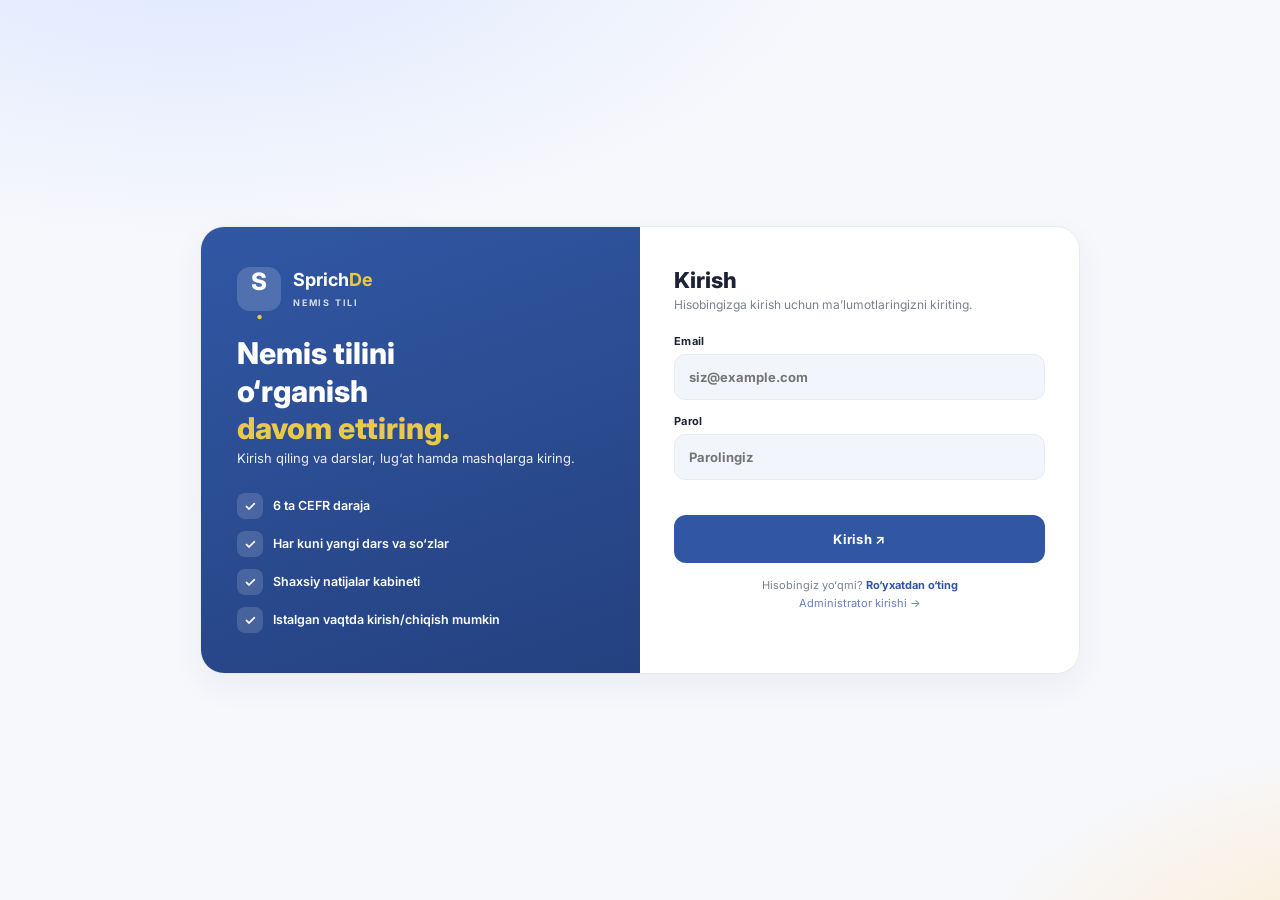
==== admin-panel/index.html @ 99565040 "SprichDe: demo ilova (PWA + lokal backend)" ====
<!doctype html>
<html lang="uz">
<head>
<meta charset="utf-8">
<meta name="viewport" content="width=device-width, initial-scale=1, viewport-fit=cover">
<meta name="theme-color" content="#f7f8fc">
<title>SprichDe · Kirish</title>
<link rel="preconnect" href="https://fonts.googleapis.com">
<link rel="preconnect" href="https://fonts.gstatic.com" crossorigin>
<link href="https://fonts.googleapis.com/css2?family=Inter:wght@400;500;600;700;800&display=swap" rel="stylesheet">
<script src="theme.js"></script>
<link rel="manifest" href="manifest.json">
<meta name="application-name" content="SprichDe">
<meta name="mobile-web-app-capable" content="yes">
<meta name="apple-mobile-web-app-capable" content="yes">
<meta name="apple-mobile-web-app-status-bar-style" content="default">
<meta name="apple-mobile-web-app-title" content="SprichDe">
<link rel="apple-touch-icon" sizes="180x180" href="icons/apple-touch-icon.png">
<link rel="icon" type="image/png" sizes="192x192" href="icons/icon-192.png">
<script src="pwa.js" defer></script>
<link rel="stylesheet" href="theme.css">
<style>
:root{
  font-family:Inter,"Segoe UI",Arial,sans-serif;
  --blue:var(--primary);
  --blue-dark:var(--primary-2);
  --ink:var(--text);
  --muted:#788196;
  --line:#e9ebf2;
  --shadow:0 12px 32px #1d2b4b0f;
}
html[data-theme="dark"]{--muted:var(--muted);}
*{box-sizing:border-box}
body{
  margin:0;
  min-height:100vh;
  display:flex;
  align-items:center;
  justify-content:center;
  padding:32px 16px;
  background:
    radial-gradient(1200px 600px at 15% -10%, #dbe6ff 0%, transparent 55%),
    radial-gradient(900px 500px at 110% 110%, #fde9c8 0%, transparent 50%),
    var(--bg);
  color:var(--text);
}
html[data-theme="dark"] body{
  background:
    radial-gradient(1200px 600px at 15% -10%, #1b2f52 0%, transparent 55%),
    radial-gradient(900px 500px at 110% 110%, #23304d 0%, transparent 50%),
    var(--bg);
}
.card{
  width:100%;
  max-width:880px;
  display:grid;
  grid-template-columns:1fr 1fr;
  background:var(--surface);
  border:1px solid var(--line);
  border-radius:24px;
  overflow:hidden;
  box-shadow:var(--shadow);
}
.left{
  background:linear-gradient(160deg,var(--blue) 0%,var(--blue-dark) 100%);
  color:#fff;
  padding:40px 36px;
  display:flex;
  flex-direction:column;
  justify-content:center;
  gap:24px;
}
.brand{display:flex;align-items:center;gap:12px;text-decoration:none;color:#fff}
.brand-icon{width:44px;height:44px;border-radius:13px;background:rgba(255,255,255,.16);display:grid;place-items:center;font-size:24px;font-weight:800}
.brand-icon span{color:#eac84a}
.brand b{display:block;font-size:18px}
.brand b span{color:#eac84a}
.brand small{font-size:9px;letter-spacing:1.8px;font-weight:700;opacity:.8}
.left h1{font-size:30px;line-height:1.25;margin:0;font-weight:800}
.left h1 span{color:#eac84a}
.left p{margin:0;font-size:13px;line-height:1.6;opacity:.9}
.feats{display:grid;gap:12px}
.feat{display:flex;gap:10px;align-items:center;font-size:12.5px;font-weight:600}
.feat i{width:26px;height:26px;flex:0 0 26px;border-radius:8px;background:rgba(255,255,255,.15);display:grid;place-items:center;font-style:normal;font-size:14px}
.right{padding:40px 34px}
@media(max-width:760px){.card{grid-template-columns:1fr}.left{display:none}.right{padding:32px 26px}}
@media(max-width:380px){
  body{padding:18px 12px}
  .right{padding:26px 20px}
  .right h2{font-size:19px}
  .button{height:46px}}
.right h2{font-size:22px;margin:0 0 4px;font-weight:800}
.right .sub{font-size:12px;color:var(--muted);margin:0 0 22px}
form{display:grid;gap:14px}
label{display:grid;gap:6px;font-size:11px;font-weight:700;color:var(--text);letter-spacing:.3px}
.input{
  width:100%;
  height:46px;
  border:1px solid var(--line);
  background:var(--surface-2);
  border-radius:11px;
  padding:0 14px;
  font:inherit;
  font-size:13px;
  color:var(--text);
  transition:border-color .15s, box-shadow .15s;
  outline:none;
}
.input:focus{border-color:var(--blue);box-shadow:0 0 0 3px #3157a41f;background:var(--surface)}
.input.error{border-color:#d2453c;box-shadow:0 0 0 3px #d2453c1a}
.error-msg{font-size:10.5px;color:#d2453c;font-weight:600;min-height:13px;margin-top:-6px}
.button{
  height:48px;
  border:0;
  border-radius:12px;
  background:var(--blue);
  color:#fff;
  font:inherit;
  font-size:13px;
  font-weight:700;
  cursor:pointer;
  letter-spacing:.3px;
  transition:background .15s, transform .1s;
}
.button:hover{background:var(--blue-dark)}
.button:active{transform:scale(.98)}
.foot{margin-top:14px;font-size:11px;color:var(--muted);text-align:center;line-height:1.6}
.foot a{color:var(--blue);font-weight:700;text-decoration:none}
.toast{
  position:fixed;
  left:50%;
  bottom:34px;
  transform:translate(-50%,20px);
  background:#1c2434;
  color:#fff;
  padding:12px 22px;
  border-radius:12px;
  font-size:12.5px;
  font-weight:600;
  opacity:0;
  pointer-events:none;
  transition:all .25s;
  z-index:50;
}
.toast.show{opacity:1;transform:translate(-50%,0)}
.spinner{width:16px;height:16px;border-radius:50%;border:2px solid #ffffff55;border-top-color:#fff;animation:spin .7s linear infinite;display:inline-block;vertical-align:-3px;margin-right:8px}
@keyframes spin{to{transform:rotate(360deg)}}
</style>
</head>
<body>

<div class="card">
  <aside class="left">
    <a class="brand" href="#"><span class="brand-icon">S<span>.</span></span><span><b>Sprich<span>De</span></b><small>NEMIS TILI</small></span></a>
    <div>
      <h1>Nemis tilini<br>o‘rganish<br><span>davom ettiring.</span></h1>
      <p>Kirish qiling va darslar, lug‘at hamda mashqlarga kiring.</p>
    </div>
    <div class="feats">
      <div class="feat"><i>✓</i> 6 ta CEFR daraja</div>
      <div class="feat"><i>✓</i> Har kuni yangi dars va so‘zlar</div>
      <div class="feat"><i>✓</i> Shaxsiy natijalar kabineti</div>
      <div class="feat"><i>✓</i> Istalgan vaqtda kirish/chiqish mumkin</div>
    </div>
  </aside>

  <section class="right">
    <h2>Kirish</h2>
    <p class="sub">Hisobingizga kirish uchun ma’lumotlaringizni kiriting.</p>

    <form id="loginForm" novalidate>
      <label>Email<input class="input" name="email" id="fEmail" type="email" placeholder="siz@example.com" required autocomplete="email"></label>
      <label>Parol<input class="input" name="password" id="fPassword" type="password" placeholder="Parolingiz" required autocomplete="current-password"></label>
      <div class="error-msg" id="formError"></div>
      <button class="button" type="submit" id="submitBtn">Kirish ↗</button>
    </form>

    <p class="foot">Hisobingiz yo‘qmi? <a href="register.html">Ro‘yxatdan o‘ting</a><br><a href="admin.html" style="font-weight:400;opacity:.75">Administrator kirishi →</a></p>
  </section>
</div>

<div class="toast" id="toast" role="status" aria-live="polite"></div>

<script src="auth.js"></script>
<script>
  // Allaqachon kirgan BO'LSA — faqat o'quvchini ilovaga yo'naltiramiz.
  // Admin sessiya bo'lsa ham login sahifasi tuzoqqa aylanib qolmasin:
  // form ko'rinib turadi, admin panelga esa pastdagi havola orqali o'tiladi.
  const existing = getAuth();
  if (existing && existing.role === 'student') {
    location.replace('app.html');
  }

  const toast = document.getElementById('toast');
  let toastTimer;
  function notify(text) {
    toast.textContent = text;
    toast.classList.add('show');
    clearTimeout(toastTimer);
    toastTimer = setTimeout(() => toast.classList.remove('show'), 2500);
  }

  const form = document.getElementById('loginForm');
  const errorBox = document.getElementById('formError');
  const submitBtn = document.getElementById('submitBtn');

  form.addEventListener('submit', async (e) => {
    e.preventDefault();
    errorBox.textContent = '';
    const email = form.fEmail.value.trim().toLowerCase();
    const password = form.fPassword.value;
    if (!email || !password) {
      errorBox.textContent = 'Email va parolni kiriting.';
      return;
    }

    submitBtn.disabled = true;
    submitBtn.innerHTML = '<span class="spinner"></span>Kirilmoqda…';

    try {
      const data = await authFetch('/api/login', {
        method: 'POST',
        body: JSON.stringify({ email, password }),
      });
      setAuth({ token: data.token, role: data.role, profile: data.profile });
      notify('Xush kelibsiz, ' + String(data.profile.fullName || '').split(' ')[0] + '!');
      setTimeout(() => location.replace('app.html'), 500);
    } catch (err) {
      errorBox.textContent = err.message;
      form.fPassword.value = '';
      form.fPassword.focus();
    } finally {
      submitBtn.disabled = false;
      submitBtn.innerHTML = 'Kirish ↗';
    }
  });
</script>
</body>
</html>
---- admin-panel/theme.css ----
/* ============================================================
 * SprichDe — Tungi rejim (dark theme) qo'shimcha uslublari
 * Oq fon o'rniga to'q ko'k, qora matnlar o'rniga #fff.
 * Har bir sahifada <link rel="stylesheet" href="theme.css"> bilan ulanadi.
 * ============================================================ */

:root {
  /* Yorug' rejim o'zgaruvchilari (sahifa CSS'i ham shularni ishlatadi) */
  --bg:        #f7f8fc;
  --surface:   #ffffff;
  --surface-2: #f2f5fb;   /* yumshoq fon (karta ustidagi bloklar) */
  --text:      #1c2434;
  --muted:     #788196;
  --line:      #e9ebf2;
  --primary:   #3157a4;
  --primary-2: #24417f;
  --soft:      #e7efff;   /* och ko'k orqa fon (ikonka kvadratchalari) */
  --soft-2:    #eef3ff;   /* accent karta foni */
  --soft-line: #dfe8ff;
  --shadow:    0 10px 26px #1d2b4b0f;
}

/* ---------------- TUNGI REJIM ---------------- */
html[data-theme="dark"] {
  --bg:        #0f1b33;   /* to'q ko'k fon */
  --surface:   #16243f;   /* karta foni */
  --surface-2: #1b2b49;
  --text:      #ffffff;   /* matn — oq */
  --muted:     #9fb0cc;   /* ikkinchi darajali matn */
  --line:      #253757;
  --primary:   #4f7dd6;   /* yorqinroq ko'k (tungi fonda ko'rinadi) */
  --primary-2: #3a63b0;
  --soft:      #1e3054;
  --soft-2:    #1b2b49;
  --soft-line: #294067;
  --shadow:    0 10px 26px #00000045;
}

html[data-theme="dark"] body {
  background: var(--bg) !important;
  color: var(--text);
}

/* Umumiy matn ranglari */
html[data-theme="dark"] h1,
html[data-theme="dark"] h2,
html[data-theme="dark"] h3,
html[data-theme="dark"] b,
html[data-theme="dark"] strong { color: var(--text); }

/* Rejim tugmasi faqat profil ichida; burchakdagi toggle olib tashlangan */
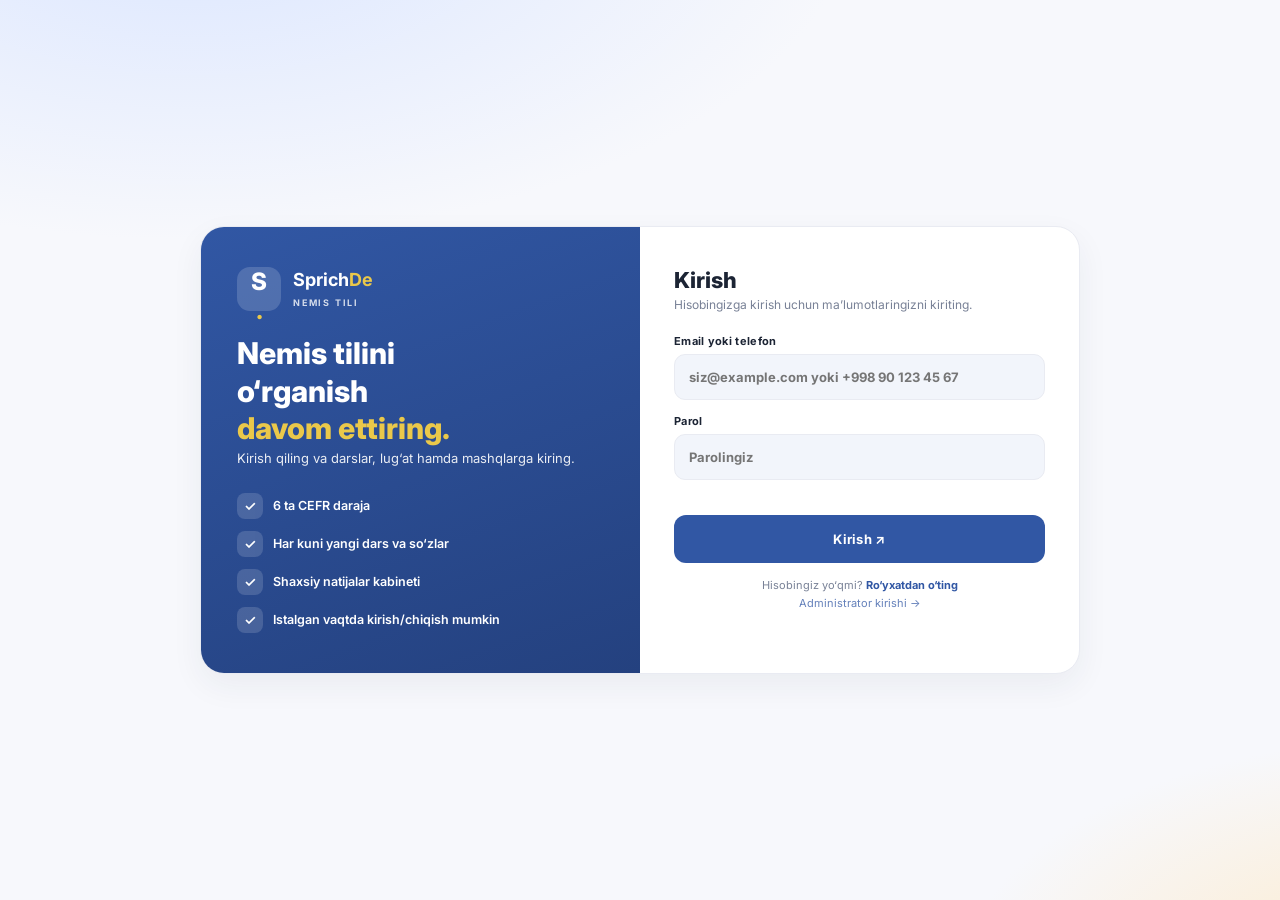
==== commit d833d3e9: "Sayohat xaritasi manzil rasmlari bilan; email ixtiyoriy, telefon orqali kirish" ====
--- a/admin-panel/index.html
+++ b/admin-panel/index.html
@@ -169,7 +169,7 @@
     <p class="sub">Hisobingizga kirish uchun ma’lumotlaringizni kiriting.</p>
 
     <form id="loginForm" novalidate>
-      <label>Email<input class="input" name="email" id="fEmail" type="email" placeholder="siz@example.com" required autocomplete="email"></label>
+      <label>Email yoki telefon<input class="input" name="email" id="fEmail" type="text" placeholder="siz@example.com yoki +998 90 123 45 67" required autocomplete="username"></label>
       <label>Parol<input class="input" name="password" id="fPassword" type="password" placeholder="Parolingiz" required autocomplete="current-password"></label>
       <div class="error-msg" id="formError"></div>
       <button class="button" type="submit" id="submitBtn">Kirish ↗</button>
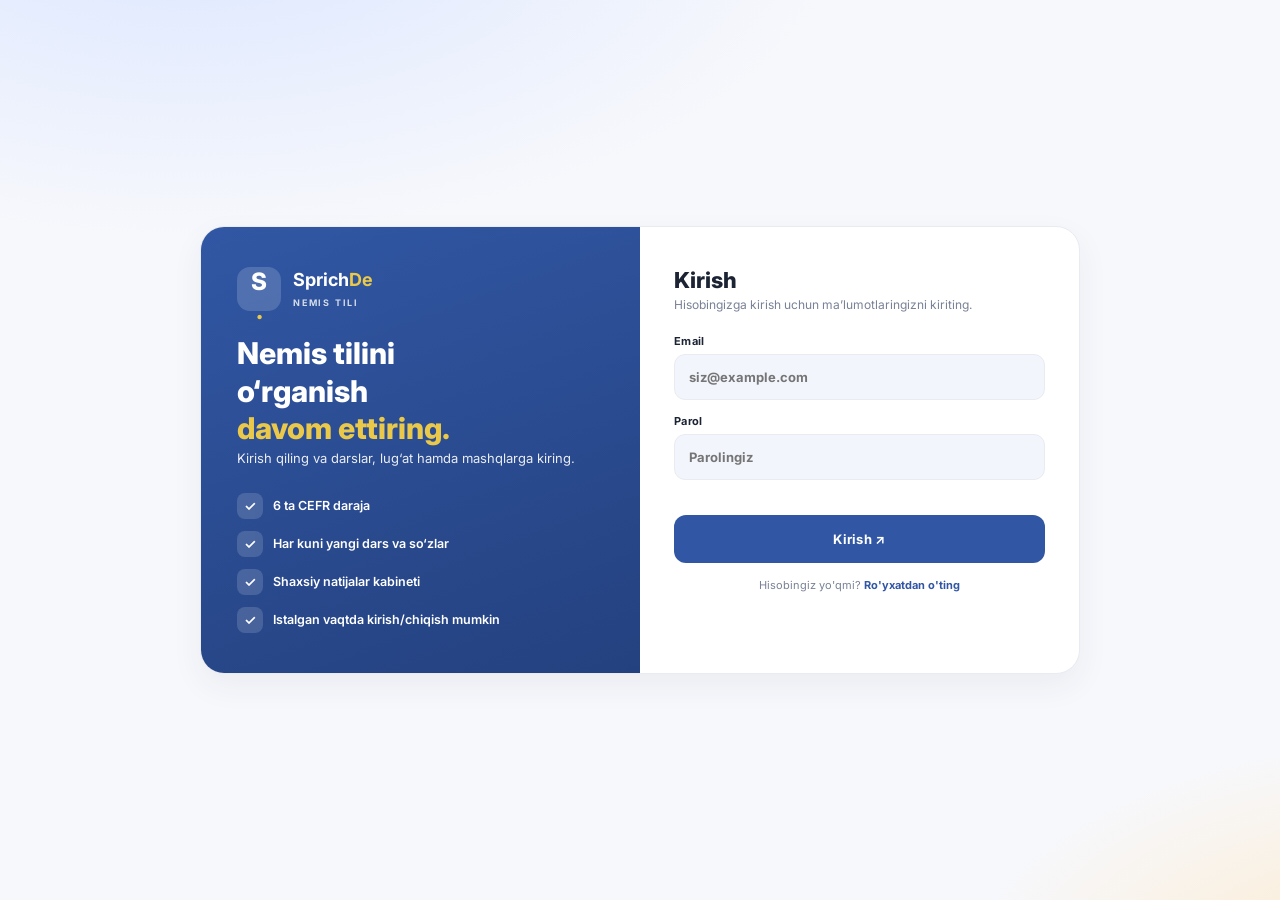
==== commit 300cc5a0: "SprichDe: 91 kunlik kontent, paywall, Reyting, admin panel (parolsiz demo) - 91 kun toliq dars konte" ====
--- a/admin-panel/index.html
+++ b/admin-panel/index.html
@@ -4,6 +4,7 @@
 <meta charset="utf-8">
 <meta name="viewport" content="width=device-width, initial-scale=1, viewport-fit=cover">
 <meta name="theme-color" content="#f7f8fc">
+<meta name="theme-color" media="(prefers-color-scheme: dark)" content="#0f1b33">
 <title>SprichDe · Kirish</title>
 <link rel="preconnect" href="https://fonts.googleapis.com">
 <link rel="preconnect" href="https://fonts.gstatic.com" crossorigin>
@@ -30,6 +31,7 @@
   --shadow:0 12px 32px #1d2b4b0f;
 }
 html[data-theme="dark"]{--muted:var(--muted);}
+html{overflow-x:hidden}
 *{box-sizing:border-box}
 body{
   margin:0;
@@ -38,6 +40,7 @@
   align-items:center;
   justify-content:center;
   padding:32px 16px;
+  overflow-x:hidden;
   background:
     radial-gradient(1200px 600px at 15% -10%, #dbe6ff 0%, transparent 55%),
     radial-gradient(900px 500px at 110% 110%, #fde9c8 0%, transparent 50%),
@@ -83,7 +86,7 @@
 .feat{display:flex;gap:10px;align-items:center;font-size:12.5px;font-weight:600}
 .feat i{width:26px;height:26px;flex:0 0 26px;border-radius:8px;background:rgba(255,255,255,.15);display:grid;place-items:center;font-style:normal;font-size:14px}
 .right{padding:40px 34px}
-@media(max-width:760px){.card{grid-template-columns:1fr}.left{display:none}.right{padding:32px 26px}}
+@media(max-width:760px){.card{grid-template-columns:1fr}.left{display:none}.right{padding:32px 26px}.input{font-size:16px}} /* 16px — iOS fokusda zoom bo'lmasin */
 @media(max-width:380px){
   body{padding:18px 12px}
   .right{padding:26px 20px}
@@ -169,13 +172,13 @@
     <p class="sub">Hisobingizga kirish uchun ma’lumotlaringizni kiriting.</p>
 
     <form id="loginForm" novalidate>
-      <label>Email yoki telefon<input class="input" name="email" id="fEmail" type="text" placeholder="siz@example.com yoki +998 90 123 45 67" required autocomplete="username"></label>
+      <label>Email<input class="input" name="email" id="fEmail" type="email" placeholder="siz@example.com" required autocomplete="email"></label>
       <label>Parol<input class="input" name="password" id="fPassword" type="password" placeholder="Parolingiz" required autocomplete="current-password"></label>
       <div class="error-msg" id="formError"></div>
       <button class="button" type="submit" id="submitBtn">Kirish ↗</button>
     </form>
 
-    <p class="foot">Hisobingiz yo‘qmi? <a href="register.html">Ro‘yxatdan o‘ting</a><br><a href="admin.html" style="font-weight:400;opacity:.75">Administrator kirishi →</a></p>
+    <p class="foot">Hisobingiz yo'qmi? <a href="register.html">Ro'yxatdan o'ting</a></p>
   </section>
 </div>
 
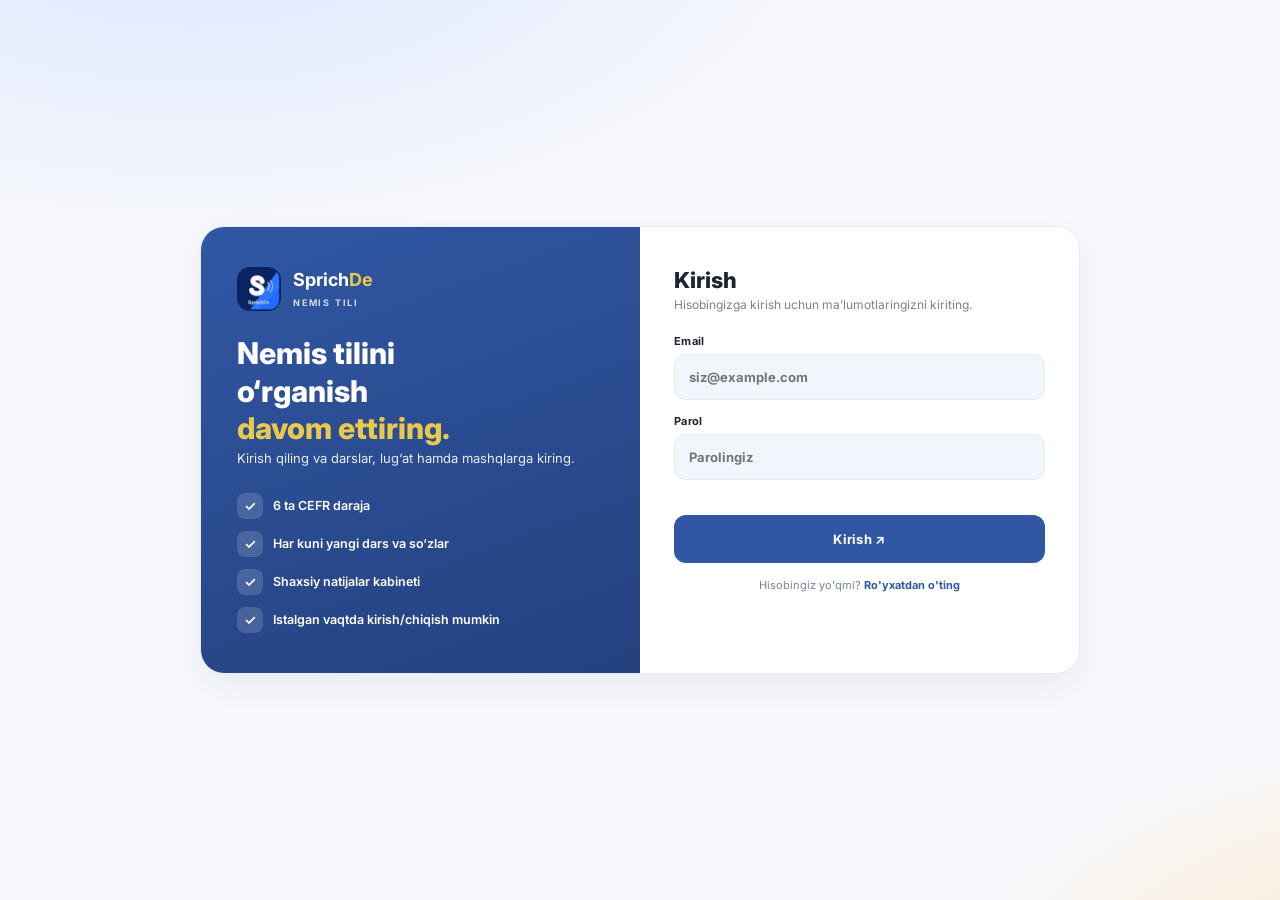
==== commit 56ed7eb0: "SprichDe: to'lov xavfsizligi, haqiqiy logo ikonlari - To'lov: narx saqlanadi (530k/790k/1.2mln), kar" ====
--- a/admin-panel/index.html
+++ b/admin-panel/index.html
@@ -154,7 +154,7 @@
 
 <div class="card">
   <aside class="left">
-    <a class="brand" href="#"><span class="brand-icon">S<span>.</span></span><span><b>Sprich<span>De</span></b><small>NEMIS TILI</small></span></a>
+    <a class="brand" href="#"><img class="brand-icon" src="icons/icon-192.png" alt="SprichDe" style="object-fit:cover"><span><b>Sprich<span>De</span></b><small>NEMIS TILI</small></span></a>
     <div>
       <h1>Nemis tilini<br>o‘rganish<br><span>davom ettiring.</span></h1>
       <p>Kirish qiling va darslar, lug‘at hamda mashqlarga kiring.</p>
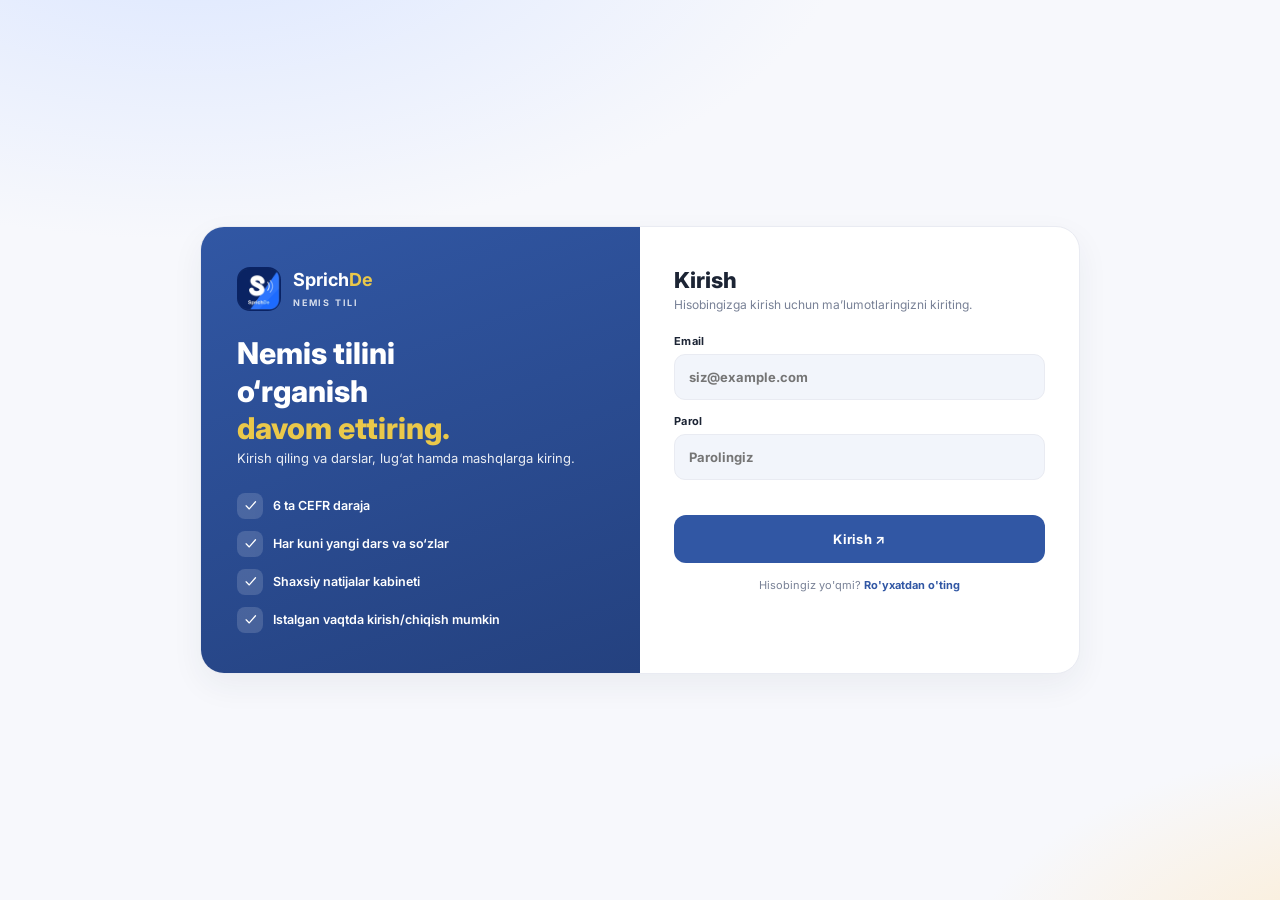
==== commit 5fa1dfb1: "Ilova ikonlari: barchasi bir xil outline (chiziqli) uslubga o'tkazildi - icons.svg sprite: ~50 ta ch" ====
--- a/admin-panel/index.html
+++ b/admin-panel/index.html
@@ -17,7 +17,7 @@
 <meta name="apple-mobile-web-app-status-bar-style" content="default">
 <meta name="apple-mobile-web-app-title" content="SprichDe">
 <link rel="apple-touch-icon" sizes="180x180" href="icons/apple-touch-icon.png">
-<link rel="icon" type="image/png" sizes="192x192" href="icons/icon-192.png">
+<link rel="icon" type="image/png" sizes="192x192" href="icons/logo.png?v=38">
 <script src="pwa.js" defer></script>
 <link rel="stylesheet" href="theme.css">
 <style>
@@ -148,22 +148,23 @@
 .toast.show{opacity:1;transform:translate(-50%,0)}
 .spinner{width:16px;height:16px;border-radius:50%;border:2px solid #ffffff55;border-top-color:#fff;animation:spin .7s linear infinite;display:inline-block;vertical-align:-3px;margin-right:8px}
 @keyframes spin{to{transform:rotate(360deg)}}
+.feat i svg{width:15px;height:15px}.feat i{display:grid;place-items:center}
 </style>
 </head>
 <body>
 
 <div class="card">
   <aside class="left">
-    <a class="brand" href="#"><img class="brand-icon" src="icons/icon-192.png" alt="SprichDe" style="object-fit:cover"><span><b>Sprich<span>De</span></b><small>NEMIS TILI</small></span></a>
+    <a class="brand" href="#"><img class="brand-icon" src="icons/logo.png?v=38" alt="SprichDe" style="object-fit:cover"><span><b>Sprich<span>De</span></b><small>NEMIS TILI</small></span></a>
     <div>
       <h1>Nemis tilini<br>o‘rganish<br><span>davom ettiring.</span></h1>
       <p>Kirish qiling va darslar, lug‘at hamda mashqlarga kiring.</p>
     </div>
     <div class="feats">
-      <div class="feat"><i>✓</i> 6 ta CEFR daraja</div>
-      <div class="feat"><i>✓</i> Har kuni yangi dars va so‘zlar</div>
-      <div class="feat"><i>✓</i> Shaxsiy natijalar kabineti</div>
-      <div class="feat"><i>✓</i> Istalgan vaqtda kirish/chiqish mumkin</div>
+      <div class="feat"><i class="check"><svg class="icon" width="15" height="15" style=""><use href="icons.svg#i-check"></use></svg></i> 6 ta CEFR daraja</div>
+      <div class="feat"><i class="check"><svg class="icon" width="15" height="15" style=""><use href="icons.svg#i-check"></use></svg></i> Har kuni yangi dars va so‘zlar</div>
+      <div class="feat"><i class="check"><svg class="icon" width="15" height="15" style=""><use href="icons.svg#i-check"></use></svg></i> Shaxsiy natijalar kabineti</div>
+      <div class="feat"><i class="check"><svg class="icon" width="15" height="15" style=""><use href="icons.svg#i-check"></use></svg></i> Istalgan vaqtda kirish/chiqish mumkin</div>
     </div>
   </aside>
 
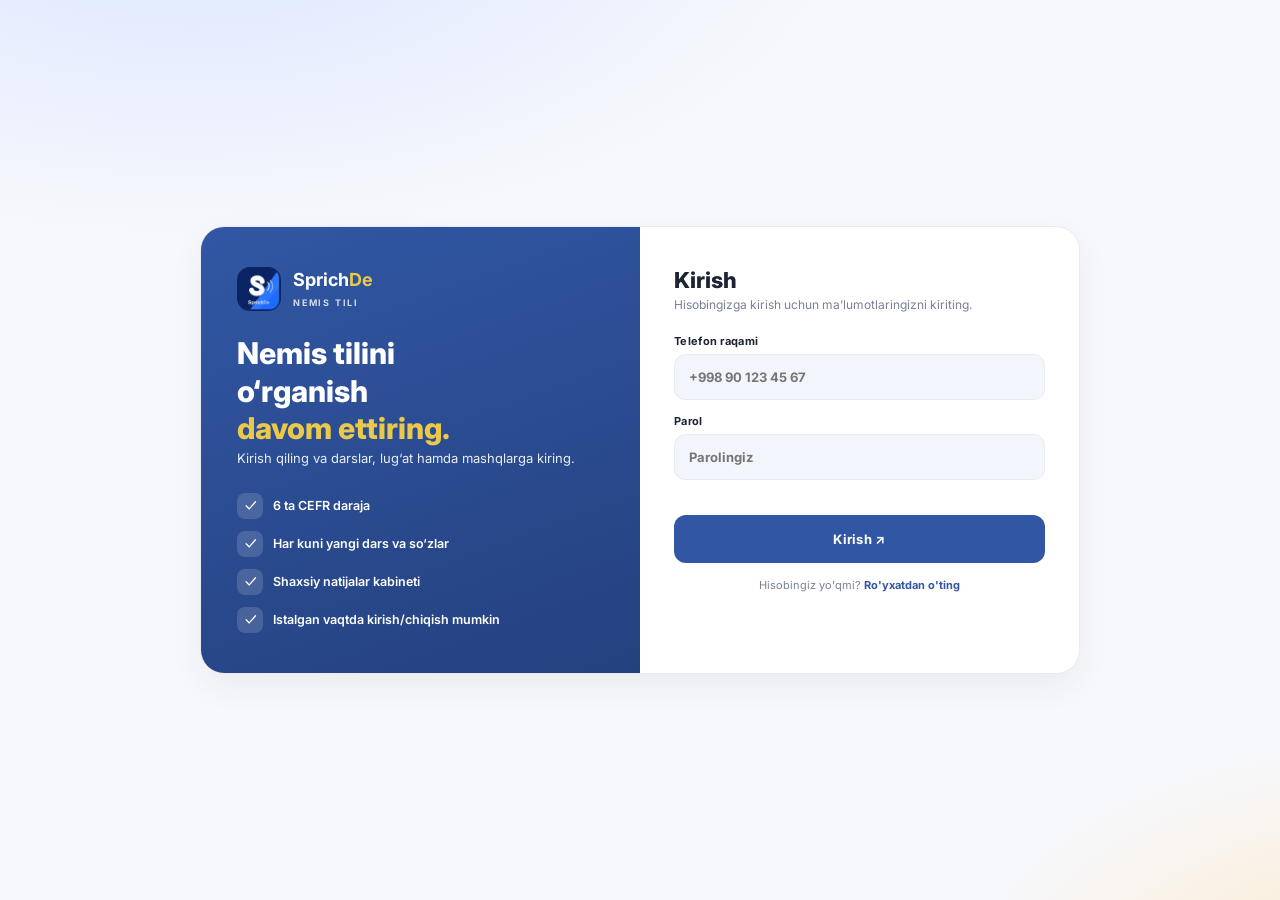
==== commit 3d71fd85: "Ro'yxatdan o'tish va kirish: telefon raqami (email ixtiyoriy) - Ro'yxat: telefon MAJBURIY (9+ raqam)" ====
--- a/admin-panel/index.html
+++ b/admin-panel/index.html
@@ -173,7 +173,7 @@
     <p class="sub">Hisobingizga kirish uchun ma’lumotlaringizni kiriting.</p>
 
     <form id="loginForm" novalidate>
-      <label>Email<input class="input" name="email" id="fEmail" type="email" placeholder="siz@example.com" required autocomplete="email"></label>
+      <label>Telefon raqami<input class="input" name="phone" id="fPhone" type="tel" placeholder="+998 90 123 45 67" required autocomplete="tel"></label>
       <label>Parol<input class="input" name="password" id="fPassword" type="password" placeholder="Parolingiz" required autocomplete="current-password"></label>
       <div class="error-msg" id="formError"></div>
       <button class="button" type="submit" id="submitBtn">Kirish ↗</button>
@@ -211,10 +211,10 @@
   form.addEventListener('submit', async (e) => {
     e.preventDefault();
     errorBox.textContent = '';
-    const email = form.fEmail.value.trim().toLowerCase();
+    const phone = form.fPhone.value.replace(/\D/g, '');
     const password = form.fPassword.value;
-    if (!email || !password) {
-      errorBox.textContent = 'Email va parolni kiriting.';
+    if (!phone || !password) {
+      errorBox.textContent = 'Telefon raqami va parolni kiriting.';
       return;
     }
 
@@ -224,7 +224,7 @@
     try {
       const data = await authFetch('/api/login', {
         method: 'POST',
-        body: JSON.stringify({ email, password }),
+        body: JSON.stringify({ phone, password }),
       });
       setAuth({ token: data.token, role: data.role, profile: data.profile });
       notify('Xush kelibsiz, ' + String(data.profile.fullName || '').split(' ')[0] + '!');
